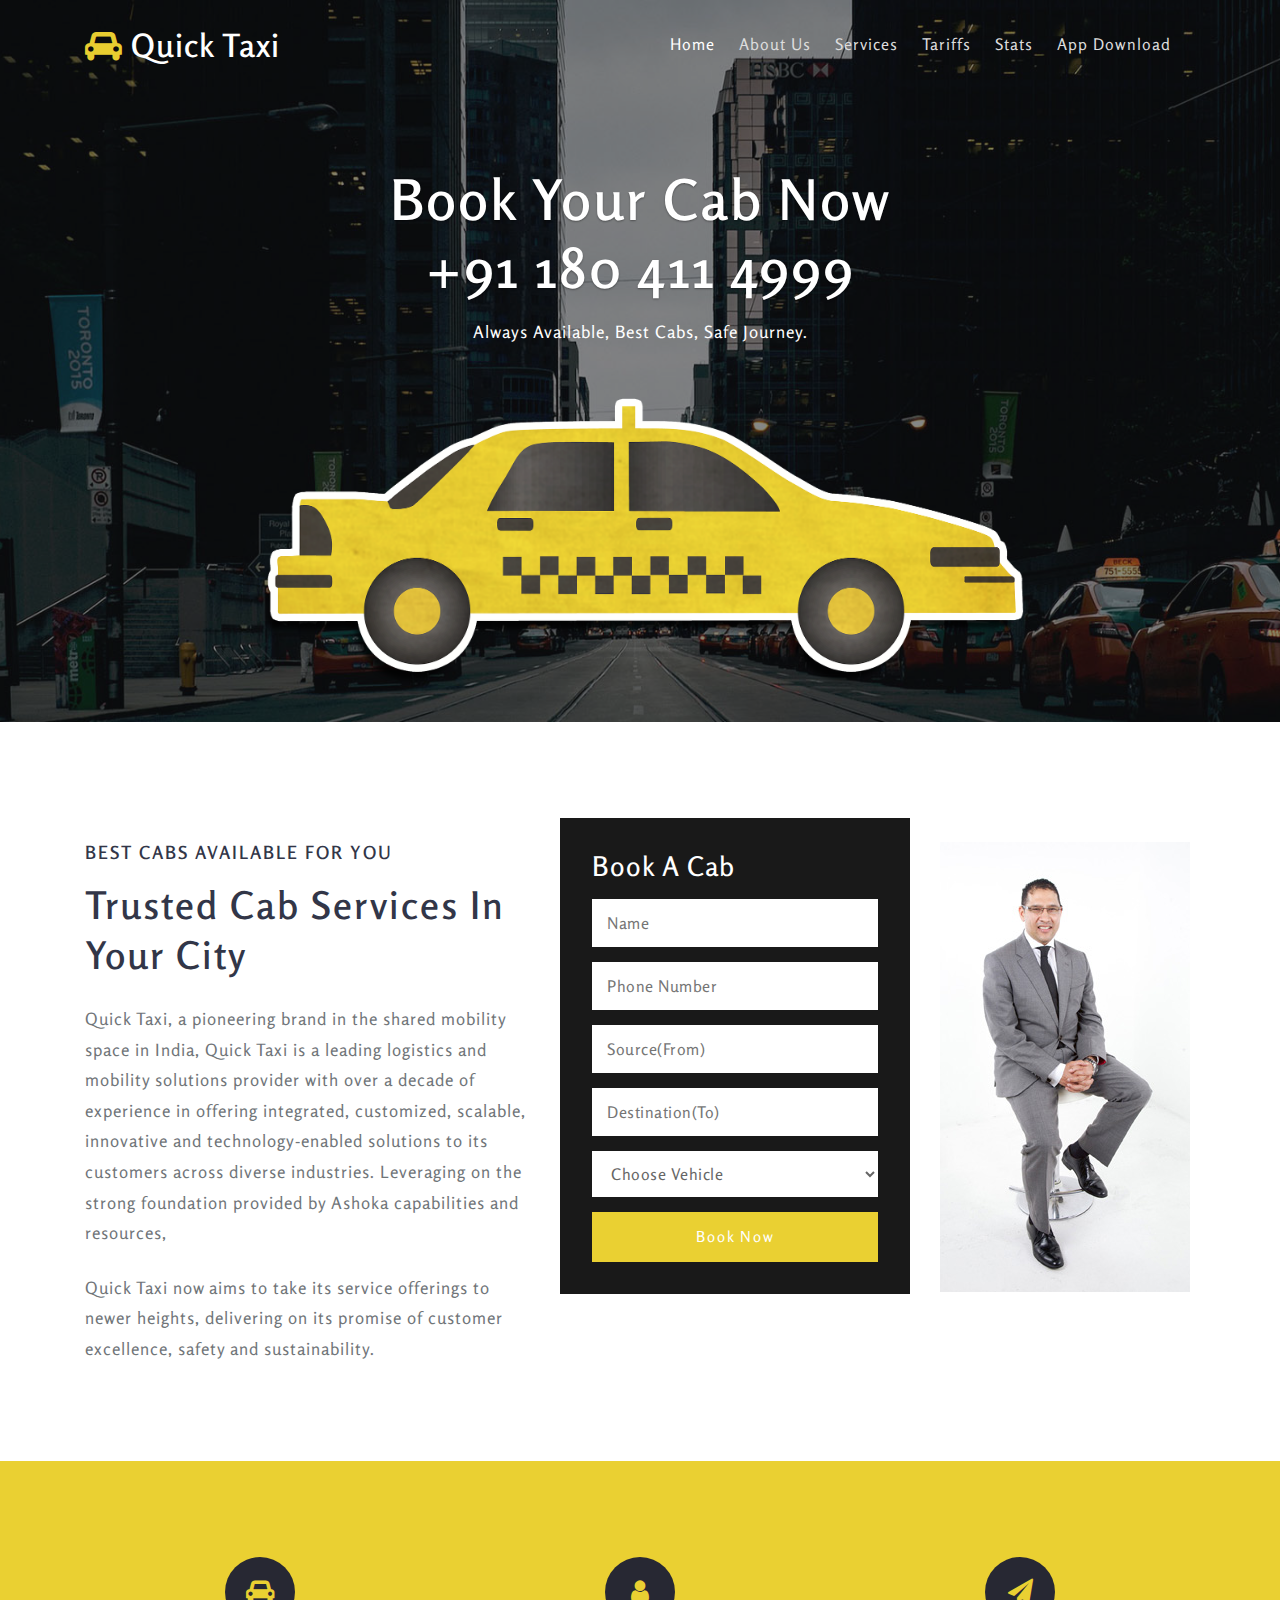
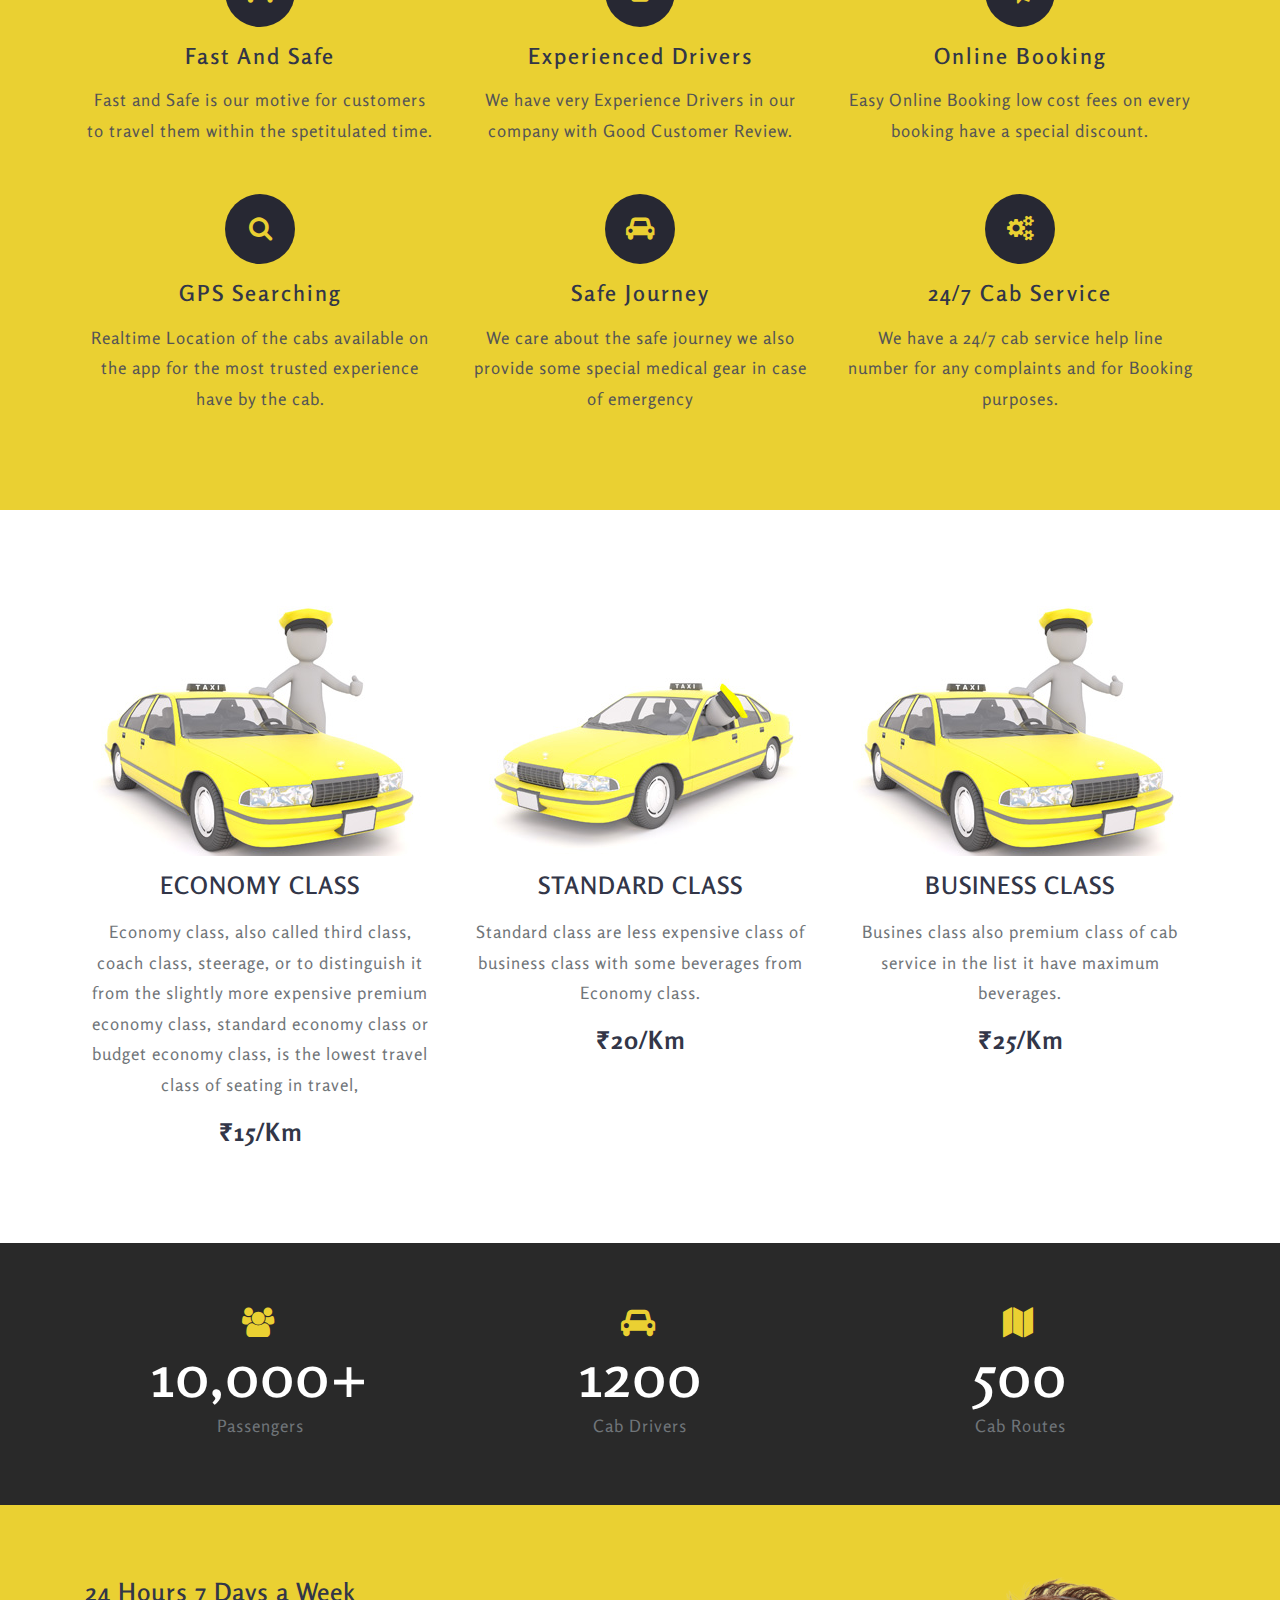
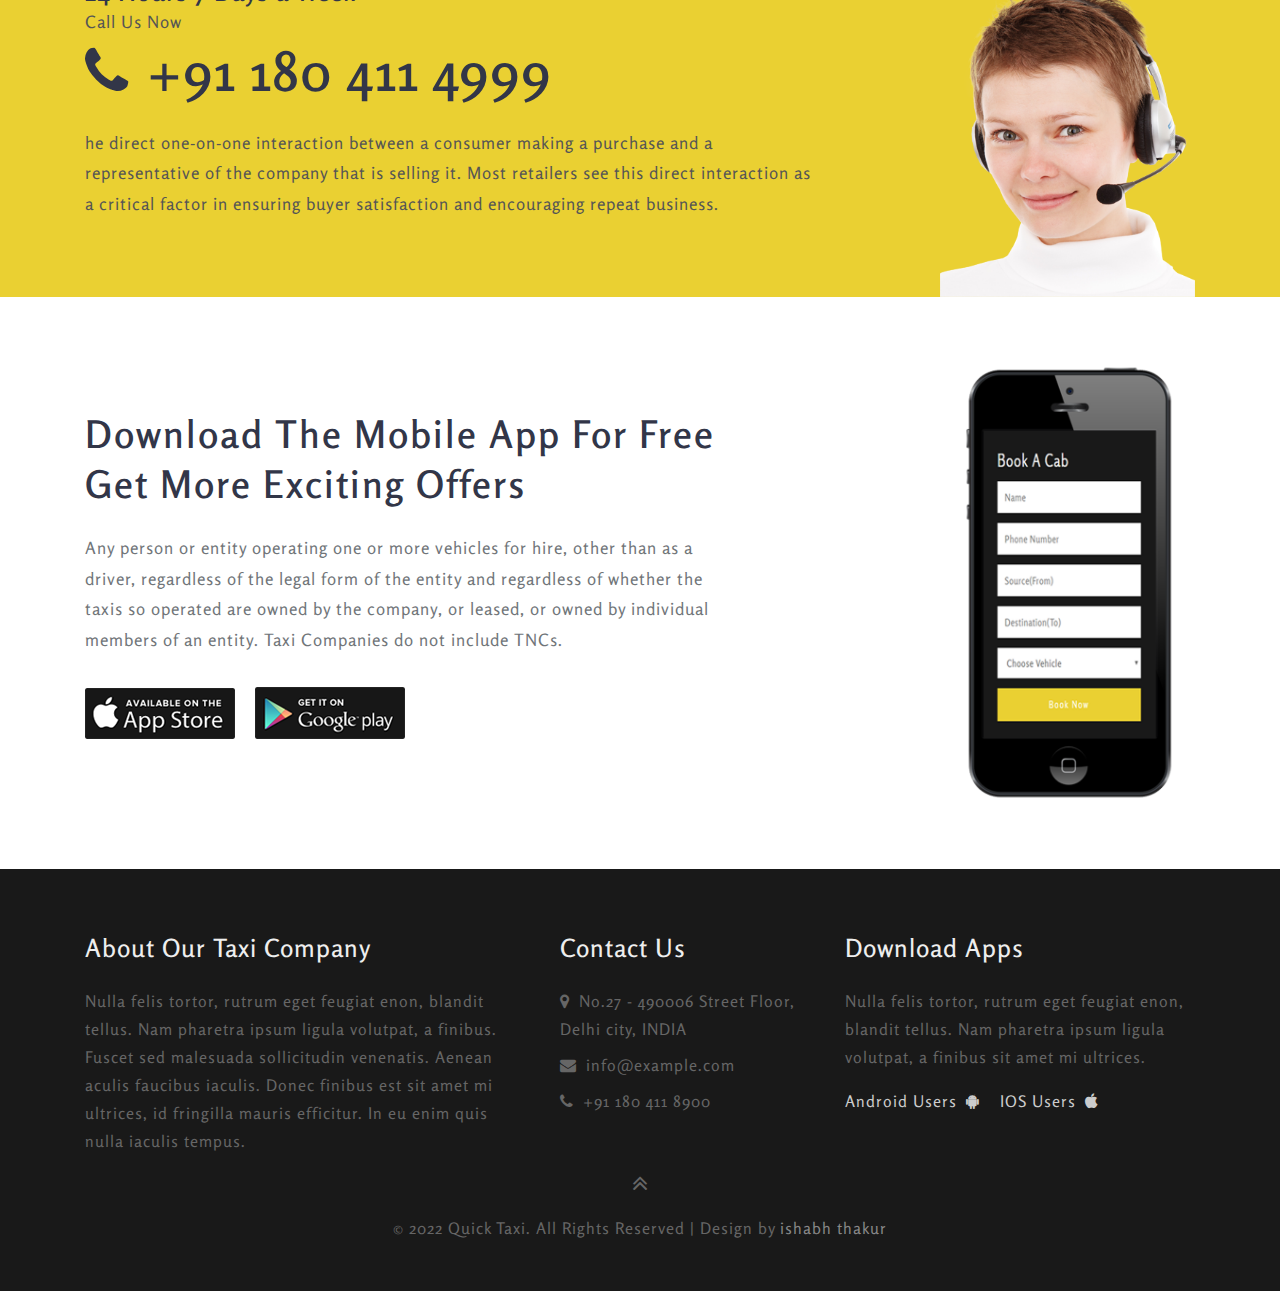
==== index.html @ 06bc7e9c "initial commit" ====
<!--
author: ishabh thakur
author URl: https://github.com/ishabhthakur
-->
<!DOCTYPE html>
<html lang="en">
<head>
<title>Quick Taxi</title>

<meta name="viewport" content="width=device-width, initial-scale=1">
<meta charset="utf-8">
<meta name="keywords" content="Taxi Drive Responsive web template, Bootstrap Web Templates," />

	<!-- Azure insights codes here-->
		<!-- using Azure services to genrate insight from a website -->

<!-- this is the snippet for the Azure insight -->
	<script type="text/javascript">
		!function (T, l, y) { var S = T.location, k = "script", D = "connectionString", C = "ingestionendpoint", I = "disableExceptionTracking", E = "ai.device.", b = "toLowerCase", w = "crossOrigin", N = "POST", e = "appInsightsSDK", t = y.name || "appInsights"; (y.name || T[e]) && (T[e] = t); var n = T[t] || function (d) { var g = !1, f = !1, m = { initialize: !0, queue: [], sv: "5", version: 2, config: d }; function v(e, t) { var n = {}, a = "Browser"; return n[E + "id"] = a[b](), n[E + "type"] = a, n["ai.operation.name"] = S && S.pathname || "_unknown_", n["ai.internal.sdkVersion"] = "javascript:snippet_" + (m.sv || m.version), { time: function () { var e = new Date; function t(e) { var t = "" + e; return 1 === t.length && (t = "0" + t), t } return e.getUTCFullYear() + "-" + t(1 + e.getUTCMonth()) + "-" + t(e.getUTCDate()) + "T" + t(e.getUTCHours()) + ":" + t(e.getUTCMinutes()) + ":" + t(e.getUTCSeconds()) + "." + ((e.getUTCMilliseconds() / 1e3).toFixed(3) + "").slice(2, 5) + "Z" }(), name: "Microsoft.ApplicationInsights." + e.replace(/-/g, "") + "." + t, sampleRate: 100, tags: n, data: { baseData: { ver: 2 } } } } var h = d.url || y.src; if (h) { function a(e) { var t, n, a, i, r, o, s, c, u, p, l; g = !0, m.queue = [], f || (f = !0, t = h, s = function () { var e = {}, t = d.connectionString; if (t) for (var n = t.split(";"), a = 0; a < n.length; a++) { var i = n[a].split("="); 2 === i.length && (e[i[0][b]()] = i[1]) } if (!e[C]) { var r = e.endpointsuffix, o = r ? e.location : null; e[C] = "https://" + (o ? o + "." : "") + "dc." + (r || "services.visualstudio.com") } return e }(), c = s[D] || d[D] || "", u = s[C], p = u ? u + "/v2/track" : d.endpointUrl, (l = []).push((n = "SDK LOAD Failure: Failed to load Application Insights SDK script (See stack for details)", a = t, i = p, (o = (r = v(c, "Exception")).data).baseType = "ExceptionData", o.baseData.exceptions = [{ typeName: "SDKLoadFailed", message: n.replace(/\./g, "-"), hasFullStack: !1, stack: n + "\nSnippet failed to load [" + a + "] -- Telemetry is disabled\nHelp Link: https://go.microsoft.com/fwlink/?linkid=2128109\nHost: " + (S && S.pathname || "_unknown_") + "\nEndpoint: " + i, parsedStack: [] }], r)), l.push(function (e, t, n, a) { var i = v(c, "Message"), r = i.data; r.baseType = "MessageData"; var o = r.baseData; return o.message = 'AI (Internal): 99 message:"' + ("SDK LOAD Failure: Failed to load Application Insights SDK script (See stack for details) (" + n + ")").replace(/\"/g, "") + '"', o.properties = { endpoint: a }, i }(0, 0, t, p)), function (e, t) { if (JSON) { var n = T.fetch; if (n && !y.useXhr) n(t, { method: N, body: JSON.stringify(e), mode: "cors" }); else if (XMLHttpRequest) { var a = new XMLHttpRequest; a.open(N, t), a.setRequestHeader("Content-type", "application/json"), a.send(JSON.stringify(e)) } } }(l, p)) } function i(e, t) { f || setTimeout(function () { !t && m.core || a() }, 500) } var e = function () { var n = l.createElement(k); n.src = h; var e = y[w]; return !e && "" !== e || "undefined" == n[w] || (n[w] = e), n.onload = i, n.onerror = a, n.onreadystatechange = function (e, t) { "loaded" !== n.readyState && "complete" !== n.readyState || i(0, t) }, n }(); y.ld < 0 ? l.getElementsByTagName("head")[0].appendChild(e) : setTimeout(function () { l.getElementsByTagName(k)[0].parentNode.appendChild(e) }, y.ld || 0) } try { m.cookie = l.cookie } catch (p) { } function t(e) { for (; e.length;)!function (t) { m[t] = function () { var e = arguments; g || m.queue.push(function () { m[t].apply(m, e) }) } }(e.pop()) } var n = "track", r = "TrackPage", o = "TrackEvent"; t([n + "Event", n + "PageView", n + "Exception", n + "Trace", n + "DependencyData", n + "Metric", n + "PageViewPerformance", "start" + r, "stop" + r, "start" + o, "stop" + o, "addTelemetryInitializer", "setAuthenticatedUserContext", "clearAuthenticatedUserContext", "flush"]), m.SeverityLevel = { Verbose: 0, Information: 1, Warning: 2, Error: 3, Critical: 4 }; var s = (d.extensionConfig || {}).ApplicationInsightsAnalytics || {}; if (!0 !== d[I] && !0 !== s[I]) { var c = "onerror"; t(["_" + c]); var u = T[c]; T[c] = function (e, t, n, a, i) { var r = u && u(e, t, n, a, i); return !0 !== r && m["_" + c]({ message: e, url: t, lineNumber: n, columnNumber: a, error: i }), r }, d.autoExceptionInstrumented = !0 } return m }(y.cfg); function a() { y.onInit && y.onInit(n) } (T[t] = n).queue && 0 === n.queue.length ? (n.queue.push(a), n.trackPageView({})) : a() }(window, document, {
			src: "https://js.monitor.azure.com/scripts/b/ai.2.min.js", // The SDK URL Source
			// name: "appInsights", // Global SDK Instance name defaults to "appInsights" when not supplied
			// ld: 0, // Defines the load delay (in ms) before attempting to load the sdk. -1 = block page load and add to head. (default) = 0ms load after timeout,
			// useXhr: 1, // Use XHR instead of fetch to report failures (if available),
			crossOrigin: "anonymous", // When supplied this will add the provided value as the cross origin attribute on the script tag
			// onInit: null, // Once the application insights instance has loaded and initialized this callback function will be called with 1 argument -- the sdk instance (DO NOT ADD anything to the sdk.queue -- As they won't get called)
			cfg: { // Application Insights Configuration
				connectionString: "InstrumentationKey=61762477-067b-48fd-a79c-0a75143dd888;IngestionEndpoint=https://centralus-2.in.applicationinsights.azure.com/;LiveEndpoint=https://centralus.livediagnostics.monitor.azure.com/"
				/* ...Other Configuration Options... */
			}
		});
		
	</script>
	<!-- this is the snippet for the Azure insight -->
	<!-- Ends here-->



    <script>
        addEventListener("load", function () {
            setTimeout(hideURLbar, 0);
        }, false);

        function hideURLbar() {
            window.scrollTo(0, 1);
        }
    </script>
	

	<link rel='icon' href='images/taxi.jpg' />

	<!-- css files -->
    <link href="css/bootstrap.css" rel='stylesheet' type='text/css' /><!-- bootstrap css -->
    <link href="css/style.css" rel='stylesheet' type='text/css' /><!-- custom css -->
    <link href="css/font-awesome.min.css" rel="stylesheet"><!-- fontawesome css -->
	<!-- //css files -->
	
	<!-- google fonts -->
	<link href="//fonts.googleapis.com/css?family=Rosario:400,400i,700,700i" rel="stylesheet">
	<!-- //google fonts -->
	
</head>
<body>
<!-- //header -->
<header>
	<div class="container">
		<!-- nav -->
		<nav class="py-sm-4 py-3 d-lg-flex">
			<div id="logo">
				<h1> <a href="index.html"><span class="fa fa-car"></span> Quick Taxi</a></h1>
			</div>
			<label for="drop" class="toggle"><span class="fa fa-bars"></span></label>
			<input type="checkbox" id="drop" />
			<ul class="menu mt-md-2 ml-auto">
				<li class="mr-lg-4 mr-2 active"><a href="index.html">Home</a></li>
				<li class="mr-lg-4 mr-2"><a href="#about">About Us</a></li>
				<li class="mr-lg-4 mr-2"><a href="#services">Services</a></li>
				<li class="mr-lg-4 mr-2"><a href="#tarrifs">Tariffs</a></li>
				<li class="mr-lg-4 mr-2"><a href="#stats">Stats</a></li>
				<li class="mr-lg-4 mr-2"><a href="#app">App Download</a></li>
			</ul>
		</nav>
		<!-- //nav -->
	</div>
</header>
<!-- //header -->
		
<!-- banner -->
<section class="banner w3pvt-banner" id="home">
	<div class="container">
		<div class="banner-text">
			<div class="slider-info">
				<div class="w3pvt-logo">
					<h2>Book Your Cab Now</h2>
					<h3>+91 180 411 4999</h3>
					<p class="mt-3"> Always Available, Best Cabs, Safe Journey.</p>
					<img src="images/cab.png" alt="" class="img-fluid mt-md-5"/>
				</div>
			</div>
		</div>
	</div>
</section>
<!-- //banner -->

<!-- about -->
<section class="about py-sm-5 py-4" id="about">
	<div class="container py-lg-5">
		<div class="row about-grids">
			<div class="col-lg-5">
				<h6 class="mt-4">Best cabs available for you</h6>
				<h4 class="mt-3">Trusted Cab Services In Your City</h4>
				<p class="mt-sm-4 mt-3">Quick Taxi, a pioneering brand in the shared mobility space in India, Quick Taxi is a leading logistics and mobility solutions provider with over a decade
				of experience in offering integrated, customized, scalable, innovative and technology-enabled solutions to its customers
				across diverse industries. Leveraging on the strong foundation provided by Ashoka capabilities and resources, </p>
				<p class="mt-sm-4 mt-3">Quick Taxi now
				aims to take its service offerings to newer heights, delivering on its promise of customer excellence, safety and
				sustainability. </p>
			</div>
			<div class="col-lg-4 col-md-6 mt-lg-0 mt-4">
				<div class="padding">
					<form action="#" method="post">
						<h5 class="mb-3">Book A Cab</h5>
						<div class="form-style-agile">
							<input placeholder="Name" name="name" type="text" required="">
							<input placeholder="Phone Number" name="number" type="text" required="">
							<input placeholder="Source(From)" type="text" required="">
							<input placeholder="Destination(To)" type="text" required="">
							<select>
							  <option value="0">Choose Vehicle</option>
							  <option value="1">Vehicle1</option>
							  <option value="2">Vehicle2</option>
							  <option value="3">Vehicle3</option>
							  <option value="3">Vehicle4</option>
							  <option value="3">Vehicle5</option>
							</select>
							<!--<input placeholder="Password" name="password" type="password" required=""> -->
							<button class="book-btn btn">Book Now</button>
						</div>
					</form>
				</div>
			</div>
			<div class="col-lg-3 col-md-6 mt-4">
				<img src="images/about.jpg" alt="" class="img-fluid"/>
			</div>
		</div>
	</div>
</section>
<!-- //about -->

<!-- //what we do -->
<section class="services py-5" id="services">
	<div class="container py-lg-5 py-3">
		<div class="row service-grid-grids text-center">
				<div class="col-lg-4 col-md-6 service-grid service-grid1">
					<div class="service-icon">
						<span class="fa fa-car"></span>
					</div>
					<h4 class="mt-3">Fast and Safe</h4>
					<p class="mt-3">Fast and Safe is our motive for customers to travel them within the spetitulated time. </p>
				</div>
				<div class="col-lg-4 col-md-6 service-grid service-grid2 mt-md-0 mt-5">
					<div class="service-icon">
						<span class="fa fa-user"></span>
					</div>
					<h4 class="mt-3">Experienced Drivers</h4>
					<p class="mt-3">We have very  Experience Drivers in  our company with Good Customer Review.</p>
				</div>
				
				<div class="col-lg-4 col-md-6 service-grid service-grid3 mt-lg-0 mt-5">
					<div class="service-icon">
						<span class="fa fa-paper-plane"></span>
					</div>
					<h4 class="mt-3">Online Booking</h4>
					<p class="mt-3">Easy Online Booking low cost fees on every booking have a special discount.</p>
				</div>
				<div class="col-lg-4 col-md-6 service-grid service-grid4 mt-5">
					<div class="service-icon">
						<span class="fa fa-search"></span>
					</div>
					<h4 class="mt-3">GPS Searching</h4>
					<p class="mt-3">Realtime Location of the cabs available on the app for the most trusted experience have by the cab.</p>
				</div>
				<div class="col-lg-4 col-md-6 service-grid service-grid4 mt-5">
					<div class="service-icon">
						<span class="fa fa-car"></span>
					</div>
					<h4 class="mt-3">Safe Journey</h4>
					<p class="mt-3">We  care about the safe journey we also provide some special medical gear in case of emergency </p>
				</div>
				<div class="col-lg-4 col-md-6 service-grid service-grid6 mt-5">
					<div class="service-icon">
						<span class="fa fa-cogs"></span>
					</div>
					<h4 class="mt-3">24/7 Cab Service</h4>
					<p class="mt-3">We have a 24/7 cab service help line number for any complaints and for Booking purposes. </p>
				</div>
				
		</div>
	</div>		
</section>
<!-- what we do -->

<!-- tarrifs -->
<section class="tarrifs py-5" id="tarrifs">
	<div class="container py-md-5">
		<div class="row tarrifs-grid">
			<div class="col-lg-4 col-md-6 text-center">
				<img src="images/taxi1.jpg" alt="" class="img-fluid"/>
				<div class="tarrif-info">
					<h4 class="my-3">Economy Class</h4>
					<p class="para_vl">Economy class, also called third class, coach class, steerage, or to distinguish it from the slightly more expensive
					premium economy class, standard economy class or budget economy class, is the lowest travel class of seating in 
					travel,</p>
					<h5 class="mt-sm-3 mt-2">₹15/Km</h5>
				</div>		
			</div>		
			<div class="col-lg-4 col-md-6 text-center">
				<img src="images/taxi2.jpg" alt="" class="img-fluid"/>
				<div class="tarrif-info">
					<h4 class="my-3">Standard Class</h4>
					<p class="para_vl">Standard class are less expensive class of business class with some beverages from Economy class.</p>
					<h5 class="mt-sm-3 mt-2">₹20/Km</h5>
				</div>		
			</div>		
			<div class="col-lg-4 col-md-6 text-center mt-lg-0 mt-5">
				<img src="images/taxi1.jpg" alt="" class="img-fluid"/>
				<div class="tarrif-info">
					<h4 class="my-3">Business Class</h4>
					<p class="para_vl">Busines class  also premium class of cab service in the list it have maximum beverages.</p>
					<h5 class="mt-sm-3 mt-2">₹25/Km</h5>
				</div>		
			</div>		
		</div>		
	</div>		
</section>
<!-- //tarrifs -->

<!-- stats -->
<section class="stats py-5" id="stats">
	<div class="container py-sm-3">	
		<div class="row">
			<div class="col-sm-4 col-6 text-center">
				<span class="fa mr-1 fa-users"></span>
				<h4>10,000+</h4>
				<p>Passengers</p>
			</div>	
			<div class="col-sm-4 col-6 text-center">
				<span class="fa mr-1 fa-car"></span>
				<h4>1200</h4>
				<p>Cab Drivers</p>
			</div>	
			<div class="col-sm-4 col-6 mt-sm-0 mt-4 text-center">
				<span class="fa mr-1 fa-map"></span>
				<h4>500</h4>
				<p>Cab Routes</p>
			</div>		
		</div>		
	</div>		
</section>
<!-- //stats -->

<!-- call us -->
<section class="customer-call">
	<div class="container">
		<div class="row">
			<div class="col-md-8 py-sm-5 py-4 mt-3">
				<h4 class="mt-2">24 Hours 7 Days a Week</h4>
				<p>Call Us Now</p>
				<h2><span class="fa mr-1 fa-phone"></span> +91 180 411 4999</h2>
				<p class="mt-4">he direct one-on-one interaction between a consumer making a purchase and a representative of the company that is
				selling it. Most retailers see this direct interaction as a critical factor in ensuring buyer satisfaction and
				encouraging repeat business.</p>
			</div>		
			<div class="col-lg-3 offset-lg-1 col-md-4 col-sm-6 col-8 pt-md-5 mt-lg-3">
				<img src="images/agent-18762.png" alt="">
			</div>		
		</div>		
	</div>		
</section>
<!-- //call us -->

<!--/app-->
<section class="mobile-app-sec py-5" id="app">
	<div class="container py-sm-3">
		<!--/mobile-app -->
		<div class="row inner-sec-wthree-agileits">
			<div class="col-lg-7 pt-lg-5 app-info text-left">
				<h3 class="tittle mob pb-sm-4">Download the Mobile App for free <br>Get More Exciting Offers</h3>
				<p class="para_vl">Any person or entity operating one or more vehicles for hire, other than as a driver, regardless of the legal form of the
				entity and regardless of whether the taxis so operated are owned by the company, or leased, or owned by individual
				members of an entity. Taxi Companies do not include TNCs.</p>
				<div class="app-devices">
					<a href="#" class="mr-3">
						<img src="images/app.png" alt="">
					</a>
					<a href="#">
						<img src="images/app1.png" alt="">
					</a>
					<div class="clearfix"> </div>
				</div>
			</div>
			<div class="col-lg-3 offset-lg-2 col-md-4 col-sm-6 col-8 app-img text-right">
				<img src="images/mobile.png" alt=" " class="img-fluid">
			</div>
			<!--//mobile-app -->
		</div>
	</div>
</section>
<!--//app-->

<!-- footer -->
<footer class="py-5">
	<div class="container">
		<div class="row footer_grids pt-lg-3">
			<div class="col-lg-5 footer_left">
				<h3 class="mb-sm-4 mb-3">About Our Taxi Company</h3>
				<p>Nulla felis tortor, rutrum eget feugiat enon, blandit tellus. Nam pharetra ipsum ligula volutpat, a finibus.
				Fuscet sed malesuada sollicitudin venenatis. Aenean aculis faucibus iaculis. Donec finibus est sit amet mi ultrices,
				id fringilla mauris efficitur. In eu enim quis nulla iaculis tempus.</p>
			</div>
			<div class="col-lg-3 col-md-6 mt-lg-0 mt-sm-5 mt-4 footer_right">
				<h3 class="mb-sm-4 mb-3">Contact Us</h3>
				<p> <span class="fa mr-1 fa-map-marker"></span> No.27 - 490006 Street Floor, Delhi city, INDIA </p>
				<p> <span class="fa mr-1 fa-envelope"></span> <a href="mailto:info@example.com">info@example.com</a> </p>
				<p> <span class="fa mr-1 fa-phone"></span> +91 180 411 8900 </p>
			</div>
			<div class="col-lg-4 col-md-6 mt-lg-0 mt-sm-5 mt-4 footer_middle">
				<h3 class="mb-sm-4 mb-3">Download Apps</h3>
				<p>Nulla felis tortor, rutrum eget feugiat enon, blandit tellus. Nam pharetra ipsum ligula volutpat, a finibus sit amet mi ultrices.</p>
				<ul class="mt-3">
					<li class="mr-3"><a href="#">Android Users <span class="fa ml-1 fa-android"></span></a></li>
					<li><a href="#">IOS Users <span class="fa ml-1 fa-apple"></span></a></li>
				</ul>
			</div>
		</div>
		<!-- move top -->
		<div class="move-to-top text-center mt-3">
			<a href="#home" class="move-top"><span class="fa fa-angle-double-up" aria-hidden="true"></span></a>
		</div>
		<!-- //move top -->
		<div class="copyright text-center mt-3">
			<p>© 2022 Quick Taxi. All Rights Reserved | Design by <a href="https://github.com/ishabhthakur"> ishabh thakur</a> </p>
		</div>
	</div>
</footer>
<!-- //footer -->

</body>
</html>
---- css/style.css ----
/*--
Author: W3layouts
Author URL: http://w3layouts.com
License: Creative Commons Attribution 3.0 Unported
License URL: http://creativecommons.org/licenses/by/3.0/
--*/
html,
body {
    margin: 0;
    font-size: 100%;
    background: #fff;
	font-family: 'Rosario', sans-serif;
}

html {
  scroll-behavior: smooth;
}
body a {
    text-decoration: none;
    transition: 0.5s all;
    -webkit-transition: 0.5s all;
    -moz-transition: 0.5s all;
    -o-transition: 0.5s all;
    -ms-transition: 0.5s all;
	font-family: 'Rosario', sans-serif;
}

body img {
    max-width: 100%;
}

a:hover {
    text-decoration: none;
}

input[type="button"],
input[type="submit"],
input[type="text"],
input[type="email"],
input[type="search"] {
    transition: 0.5s all;
    -webkit-transition: 0.5s all;
    -moz-transition: 0.5s all;
    -o-transition: 0.5s all;
    -ms-transition: 0.5s all;
}

h1,
h2,
h3,
h4,
h5,
h6 {
    margin: 0;
	color: #323648;
}
li {
    list-style-type: none;
}
p {
    margin: 0;
    font-size: 17px;
    line-height: 1.8em;
    letter-spacing: 1px;
    color: #707579;
}

ul {
    margin: 0;
    padding: 0;
}


/*-- header --*/

header {
    position: absolute;
    z-index: 9;
    width: 100%;
}

.toggle,
[id^=drop] {
	display: none;
}

/* Giving a background-color to the nav container. */
nav { 
	margin:0;
	padding: 0;
}


#logo a {
	float: left;
    font-size: .8em;
    display: initial;
    margin: 0;
    letter-spacing: 1px;
    color: #fff;
    font-weight: 600;
    padding: 3px 0;
    border: none;
}
#logo a span.fa {
    color: #e8cd30;
}


/* Since we'll have the "ul li" "float:left"
 * we need to add a clear after the container. */

nav:after {
	content:"";
	display:table;
	clear:both;
}

/* Removing padding, margin and "list-style" from the "ul",
 * and adding "position:reltive" */
nav ul {
	float: right;
	padding:0;
	margin:0;
	list-style: none;
	position: relative;
	}
	
/* Positioning the navigation items inline */
nav ul li {
	margin: 0px;
	display:inline-block;
	float: left;
	}

/* Styling the links */
nav a {
    color: #ddd;
    text-transform: capitalize;
    letter-spacing: 1px;
    padding-left: 0;
    padding-right: 0;
	padding: 10px 0;
    font-weight: 400;
}


nav ul li ul li:hover { background: #f8f9fa; }

/* Background color change on Hover */
nav a:hover { 
	color: #ddd;
}
.menu li.active  a{ 
	color: #fff;
}

/* Hide Dropdowns by Default
 * and giving it a position of absolute */
nav ul ul {
	display: none;
	position: absolute; 
	/* has to be the same number as the "line-height" of "nav a" */
	top: 30px; 
    background: #fff;
    padding: 10px;
}
	
/* Display Dropdowns on Hover */
nav ul li:hover > ul {
	display:inherit;
}
	
/* Fisrt Tier Dropdown */
nav ul ul li {
	width:170px;
	float:none;
	display:list-item;
	position: relative;
}
nav ul ul li a {
    color: #333;
    padding: 5px 10px;
    display: block;
}

/* Second, Third and more Tiers	
 * We move the 2nd and 3rd etc tier dropdowns to the left
 * by the amount of the width of the first tier.
*/
nav ul ul ul li {
	position: relative;
	top:-60px;
	/* has to be the same number as the "width" of "nav ul ul li" */ 
	left:170px; 
}

/* Change ' +' in order to change the Dropdown symbol */
li > a:only-child:after { content: ''; }


/* Media Queries
--------------------------------------------- */

@media all and (max-width : 991px) {

	#logo {
		display: block;
		padding: 0;
		width: 100%;
		text-align: center;
		float: none;
	}
	.menu li.active a {
		color: #e8cd30;
	}
	nav {
		margin: 0;
	}
	nav a {
		color: #333;
	}

	/* Hide the navigation menu by default */
	/* Also hide the  */
	.toggle + a,
	.menu {
		display: none;
	}

	/* Stylinf the toggle lable */
	.toggle {
		display: block;
		padding: 5px 15px;
		font-size: 20px;
		text-decoration: none;
		border: none;
		float: right;
		background-color: #fff;
		color: #e8cd30;
	}
	.menu .toggle {
		float: none;
		text-align: center;
		margin: auto;
		width: 30%;
		padding: 5px;
		font-weight: normal;
		font-size: 15px;
		letter-spacing: 1px;
	}

	.toggle:hover {
		color:#333;
		background-color: #fff;
	}

	/* Display Dropdown when clicked on Parent Lable */
	[id^=drop]:checked + ul {
		display: block;
		background: #fff;
		padding: 15px 0;
		width:100%;
		text-align: center;
	}

	/* Change menu item's width to 100% */
	nav ul li {
		display: block;
		width: 100%;
		padding: 7px 0;
		}
	nav a{
		padding: 5px 0;
	}
	nav a:hover {
		color: #e8cd30;
	}
	.login-icon {
		text-align: center;
	}
	nav ul ul .toggle,
	nav ul ul a {
		padding: 0 40px;
	}

	nav ul ul ul a {
		padding: 0 80px;
	}

	nav a:hover,
 	nav ul ul ul a {
		background-color: transparent;
	}
  
	nav ul li ul li .toggle,
	nav ul ul a,
	nav ul ul ul a{
		padding:14px 20px;	
		color:#FFF;
		font-size:17px; 
	}
  
  
	nav ul li ul li .toggle,
	nav ul ul a {
		background-color: #fff; 
	}
	nav ul ul li a {
		font-size: 15px;
	}
	ul.inner-ul{
		padding: 0!important;
	}
	/* Hide Dropdowns by Default */
	nav ul ul {
		float: none;
		position:static;
		color: #ffffff;
		/* has to be the same number as the "line-height" of "nav a" */
	}
		
	/* Hide menus on hover */
	nav ul ul li:hover > ul,
	nav ul li:hover > ul {
		display: none;
	}
		
	/* Fisrt Tier Dropdown */
	nav ul ul li {
		display: block;
		width: 100%;
		padding: 0;
	}

	nav ul ul ul li {
		position: static;
		/* has to be the same number as the "width" of "nav ul ul li" */ 

	}

}

@media all and (max-width : 330px) {

	nav ul li {
		display:block;
		width: 94%;
	}

}
.user span.fa {
    font-size: 25px;
    color: #fff;
}
/*-- //header --*/


/*-- banner --*/
.banner {
    background: url(../images/bg.jpg) no-repeat center;
    background-size: cover;
	position: relative;
}
.banner:before{
    content: '';
    position: absolute;
    width: 100%;
    height: 100%;
    top: 0;
    left: 0;
    opacity: 0.5;
	background: #111;
}
.slider-info {
    position: relative;
    text-align: center;
    width: 70%;
    margin: auto;
}
.w3pvt-logo h2,.w3pvt-logo h3 {
    color: #fff;
    display: inline-block;
    font-size: 3.5em;
    text-transform: capitalize;
    font-weight: 600;
    letter-spacing: 2px;
    text-shadow: 0 1px 2px rgba(0, 0, 0, 0.37);
}
.w3pvt-logo p {
    color: #fff;
}

.banner-text {
    padding: 13vw 0 2vw;
}
.banner ul.social li {
    display: inline-block;
    margin: 8px;
}
.banner  ul.social li  a{
    font-size: 16px;
    color: #eee;
    line-height: 26px;
    letter-spacing: 1px;
    list-style-type: none;
}
/*-- //banner --*/

/*-- popup --*/
.popup-effect {
    position: absolute;
    top: 0;
    bottom: 0;
    left: 0;
    right: 0;
    background: rgba(0, 0, 0, 0.7);
    transition: opacity 0ms;
    visibility: hidden;
    opacity: 0;
    z-index: 99;
}

.popup-effect:target {
    visibility: visible;
    opacity: 1;
}

.popup {
    background: #fff;
    border-radius: 4px;
    max-width: 500px;
    position: relative;
    margin: 8em auto;
    padding: 3em 2em;
    z-index: 999;
}
.popup p {
    color: #777;
    font-size: 15px;
}

.popup .close {
    position: absolute;
    top: 10px;
    right: 15px;
    transition: all 200ms;
    font-size: 30px;
    font-weight: bold;
    text-decoration: none;
    color: #000;
}

.popup .close:hover {
    color: #03A9F4;
}
/*-- //popup --*/

/*-- about --*/
.about-grids h4 {
    font-size: 38px;
    font-weight: 600;
    letter-spacing: 2px;
    text-transform: capitalize;
    line-height: 50px;
}
.form-style-agile input[type="text"], .form-style-agile input[type="email"], .form-style-agile input[type="password"], select {
    outline: none;
    font-size: 16px;
    border: none;
    color: #666;
    letter-spacing: 0.5px;
    padding: 12px 15px;
    width: 100%;
    box-sizing: border-box;
    margin-bottom: 15px;
	text-transform: capitalize;
    background: #fff;
}
.about-grids .padding {
    background: #e8cd30;
    background: #3369e7;
    background: #191919;
    padding: 2em;
}
.about-grids h5 {
    font-size: 27px;
    letter-spacing: 1px;
    color: #fff;
}
button.book-btn {
    color: #fff;
    background: #ead032;
    border: none;
    padding: 14px 0;
    outline: none;
    width: 100%;
    font-size: 15px;
	border-radius: 0;
    cursor: pointer;
    letter-spacing: 2px;
    -webkit-transition: 0.5s all;
    -o-transition: 0.5s all;
    -moz-transition: 0.5s all;
    -ms-transition: 0.5s all;
    transition: 0.5s all;
}
.about-grids  h6 {
    font-size: 18px;
    font-weight: 600;
    text-transform: uppercase;
    letter-spacing: 2px;
}
/*-- //about --*/

/*-- /app --*/
.app-devices {
	margin: 2em 0;
}
h3.tittle.mob {
    font-size: 38px;
    font-weight: 600;
    letter-spacing: 2px;
    text-transform: capitalize;
    line-height: 50px;
}
/*-- //app --*/

/*-- footer --*/
footer {
    background: #191919;
}
.footer_left p,.footer_middle p {
    font-size: 16px;
    line-height: 28px;
    color: #666;
    letter-spacing: 1px;
    margin-top: 1.5em;
}
.footer_grids h3 {
    font-size: 25px;
    color: #eee;
    letter-spacing: 1px;
}

.footer_right p,.footer_right p a {
    font-size: 16px;
    line-height: 28px;
    margin-bottom: .5em;
    color: #666;
}
.footer_middle ul li {
    display: inline-block;
}
.footer_middle ul li a {
    color: #ccc;
    font-size: 16px;
    line-height: 28px;
    letter-spacing: 1px;
}
.copyright p {
    color: #666;
    letter-spacing: 1px;
    font-size: 16px;
}
.copyright p  a{
	color: #888;
}
/*-- //footer --*/

/*-- services --*/
.services {
    background: #ead032;
}
.service-icon {
    display: inline-block;
    width: 70px;
    height: 70px;
    border-radius: 100%;
    background: #272833;
    line-height: 70px;
    position: relative;
}
.service-icon span.fa{
    font-size: 25px;
    color: #ead032;
    line-height: 70px;
}
.service-grid h4 {
    font-size: 22px;
    font-weight: 600;
    text-transform: capitalize;
    letter-spacing: 2px;
}
.service-grid p {
    color: #555;
}
/*-- //services --*/

/*-- tarrifs --*/
.tarrifs-grid h4 {
    font-size: 24px;
    text-transform: uppercase;
    letter-spacing: 1px;
    font-weight: 600;
}
.tarrifs-grid h5 {
    font-size: 25px;
	font-weight: 700;
    letter-spacing: 1px;
}
/*-- //tarrifs --*/

/*--  call us --*/
.customer-call {
    background: #ead032;
}
.customer-call h2 {
    font-size: 55px;
    font-weight: 600;
    letter-spacing: 1px;
}
.customer-call h4 {
    font-size: 25px;
    letter-spacing: 1px;
    font-weight: 600;
}

.customer-call p {
    color: #555;
}
/*--  //call us --*/


/*--  stats --*/
.stats {
    background: url(../images/bg1.jpg) no-repeat center;
    background-size: cover;
    background: #292929;
}
.stats h4 {
    font-size: 60px;
    color: #fff;
    font-weight: 600;
    letter-spacing: 1px;
}
.stats p{
}
.stats span.fa{
    font-size: 30px;
    color: #ead032;
}
/*--  //stats --*/


/*-- move top --*/
a.move-top span {
    color: #666;
    font-size: 25px;
}
/*-- //move top --*/


/*-- Responsive design --*/

@media(max-width:1080px) {
	h3.tittle.mob {
		font-size: 30px;
	}
	.customer-call h2 {
		font-size: 45px;
	}
	.about-grids h4 {
		font-size: 33px;
		line-height: 45px;
	}
	.about-grids h6 {
		font-size: 16px;
	}
}

@media(max-width:991px) {
	.slider-info {
		width: 80%;
	}
	.w3pvt-logo h2, .w3pvt-logo h3 {
		font-size: 3em;
	}
	.tarrifs-grid h4 {
		font-size: 20px;
	}
	.stats h4 {
		font-size: 45px;
	}
	.footer_grids h3 {
		font-size: 21px;
	}
}

@media(max-width:768px) {
	#logo a {
		float: left;
		font-size: .7em;
	}
	.w3pvt-logo h2, .w3pvt-logo h3 {
		font-size: 2.6em;
	}
}
@media(max-width:736px) {
	.about-grids h4 {
		font-size: 30px;
		line-height: 35px;
	}
	h3.tittle.mob {
		font-size: 28px;
	}
	.about-grids h5 {
		font-size: 22px;
	}
	.banner-text {
		padding: 19vw 0 2vw;
	}
}
@media(max-width:600px) {
	.customer-call h2 {
		font-size: 40px;
	}
	.customer-call h4 {
		font-size: 20px;
	}
	.banner-text {
		padding: 22vw 0 2vw;
	}
}
@media(max-width:568px) {
	.about-grids h4 {
		font-size: 27px;
		letter-spacing: 1px;
		line-height: 25px;
	}
	.about-grids h6 {
		font-size: 15px;
	}
}
@media(max-width:480px) {
	h3.tittle.mob {
		font-size: 26px;
		letter-spacing: 1px;
	}
	.customer-call h2 {
		font-size: 35px;
	}
	.stats h4 {
		font-size: 40px;
	}
	.w3pvt-logo h2, .w3pvt-logo h3 {
		font-size: 2.2em;
		letter-spacing: 1px;
	}
	.banner-text {
		padding: 25vw 0 2vw;
	}
}
@media(max-width:415px) {
	.w3pvt-logo h2, .w3pvt-logo h3 {
		font-size: 2em;
		letter-spacing: 1px;
	}
	.about-grids h4 {
		font-size: 24px;
	}
	.service-grid h4 {
		font-size: 20px;
	}
	h3.tittle.mob {
		font-size: 22px;
		letter-spacing: 1px;
		line-height: 40px;
	}
	.banner-text {
		padding: 30vw 0 2vw;
	}
	.copyright p {
		font-size: 15px;
	}
}
@media(max-width:384px) {
	h3.tittle.mob {
		font-size: 20px;
		letter-spacing: 1px;
		line-height: 38px;
	}
	.customer-call h2 {
		font-size: 30px;
	}
	.w3pvt-logo h2, .w3pvt-logo h3 {
		font-size: 1.8em;
		letter-spacing: 1px;
	}
	.about-grids h4 {
		font-size: 20px;
	}
	.about-grids h6 {
		font-size: 14px;
	}
	.stats h4 {
		font-size: 35px;
	}
	.stats span.fa {
		font-size: 25px;
	}
	.footer_grids h3 {
		font-size: 19px;
	}
	.footer_middle ul li a {
		font-size: 15px;
	}
	#logo a {
		font-size: .65em;
	}
	.toggle {
		padding: 3px 14px;
	}
	.tarrifs-grid h5 {
		font-size: 22px;
	}
}
@media(max-width:375px) {
	h3.tittle.mob {
		font-size: 19px;
		letter-spacing: 1px;
		line-height: 29px;
	}
	.customer-call h4 {
		font-size: 18px;
	}
}
@media(max-width:320px) {
	
}

/*-- //Responsive design --*/
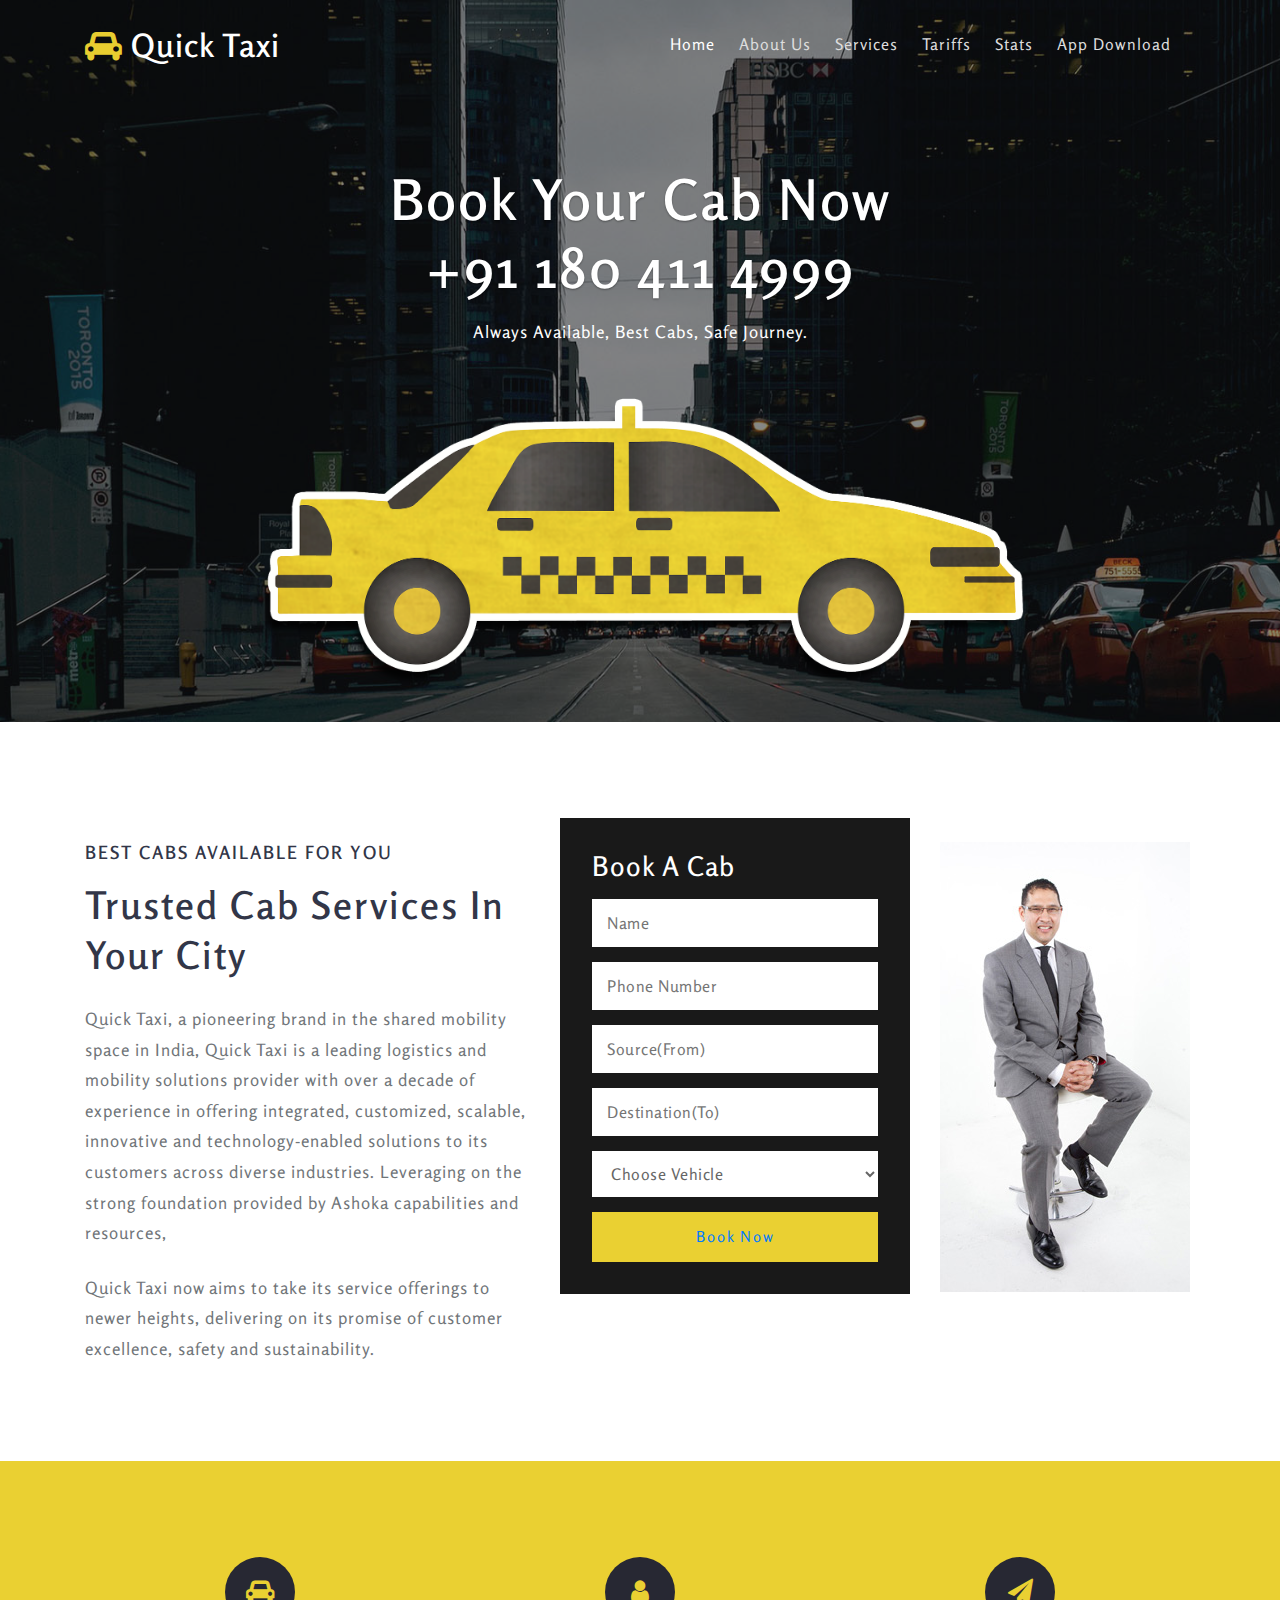
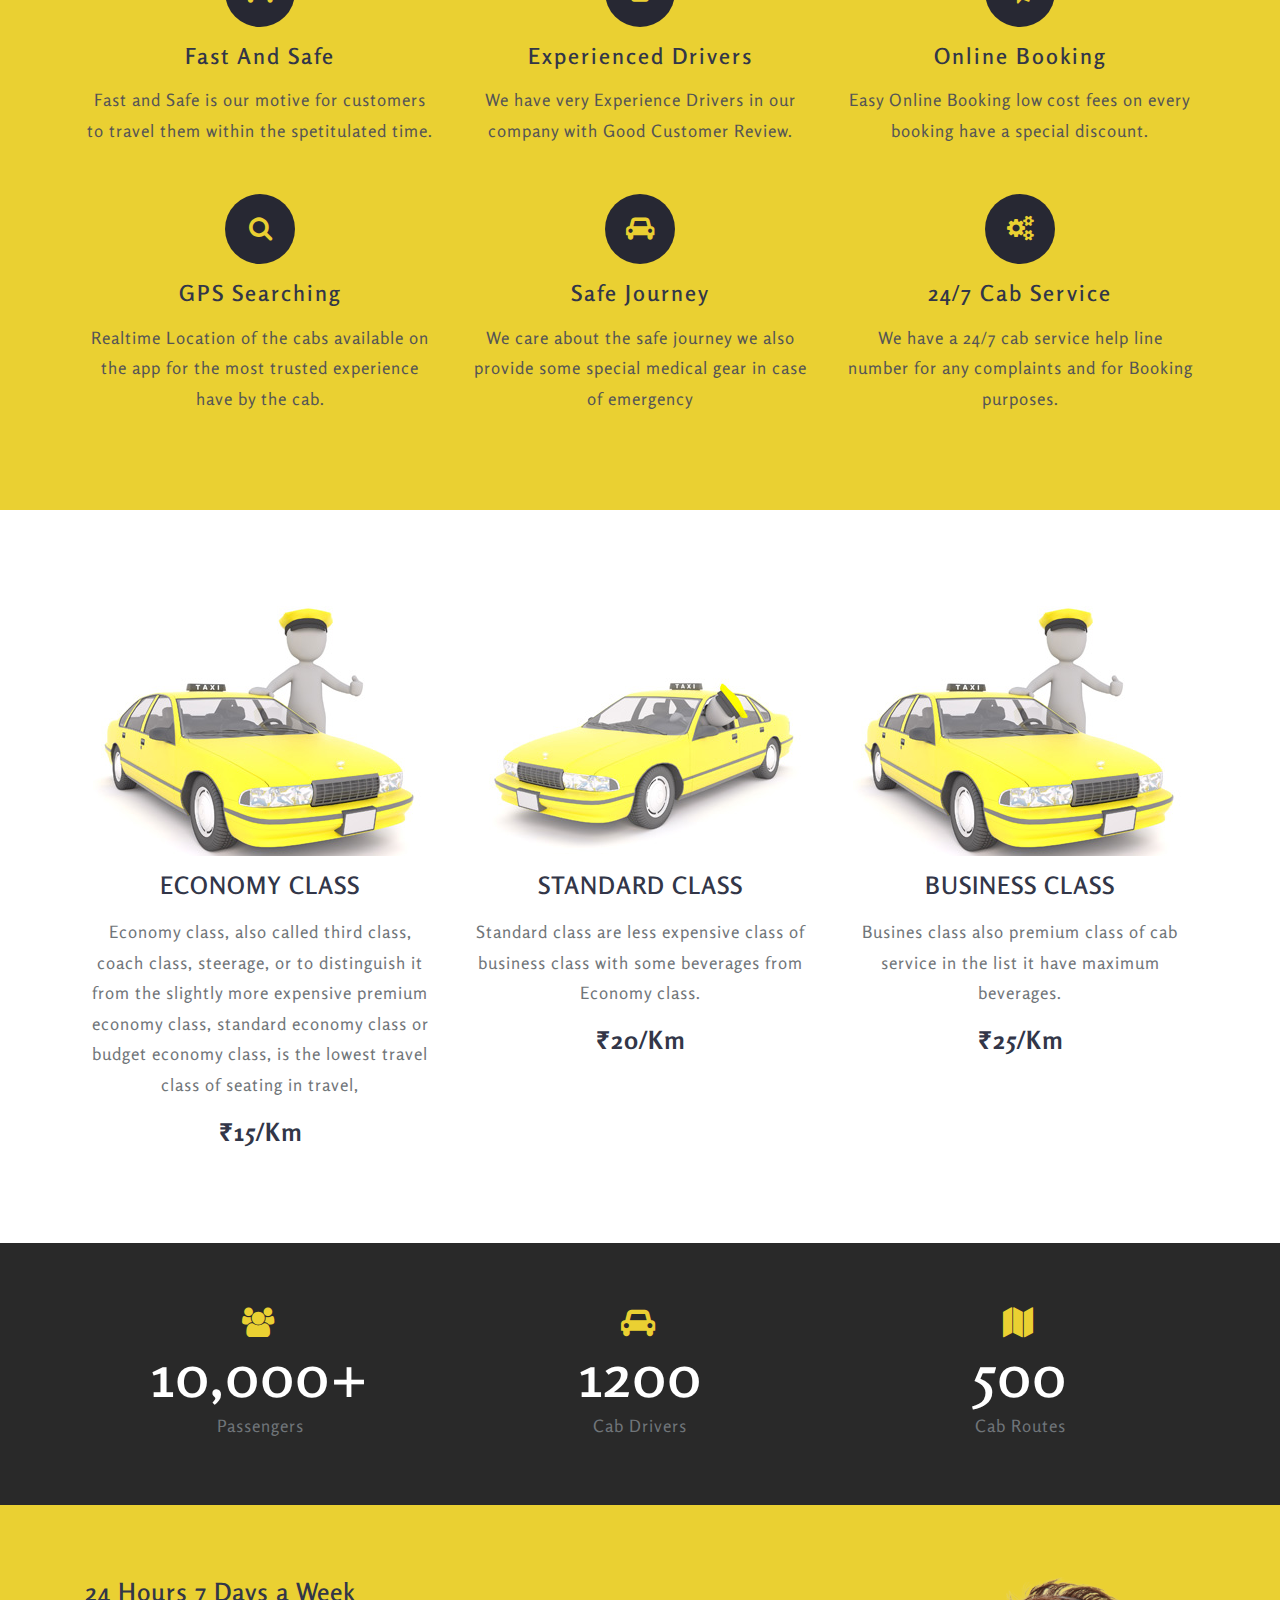
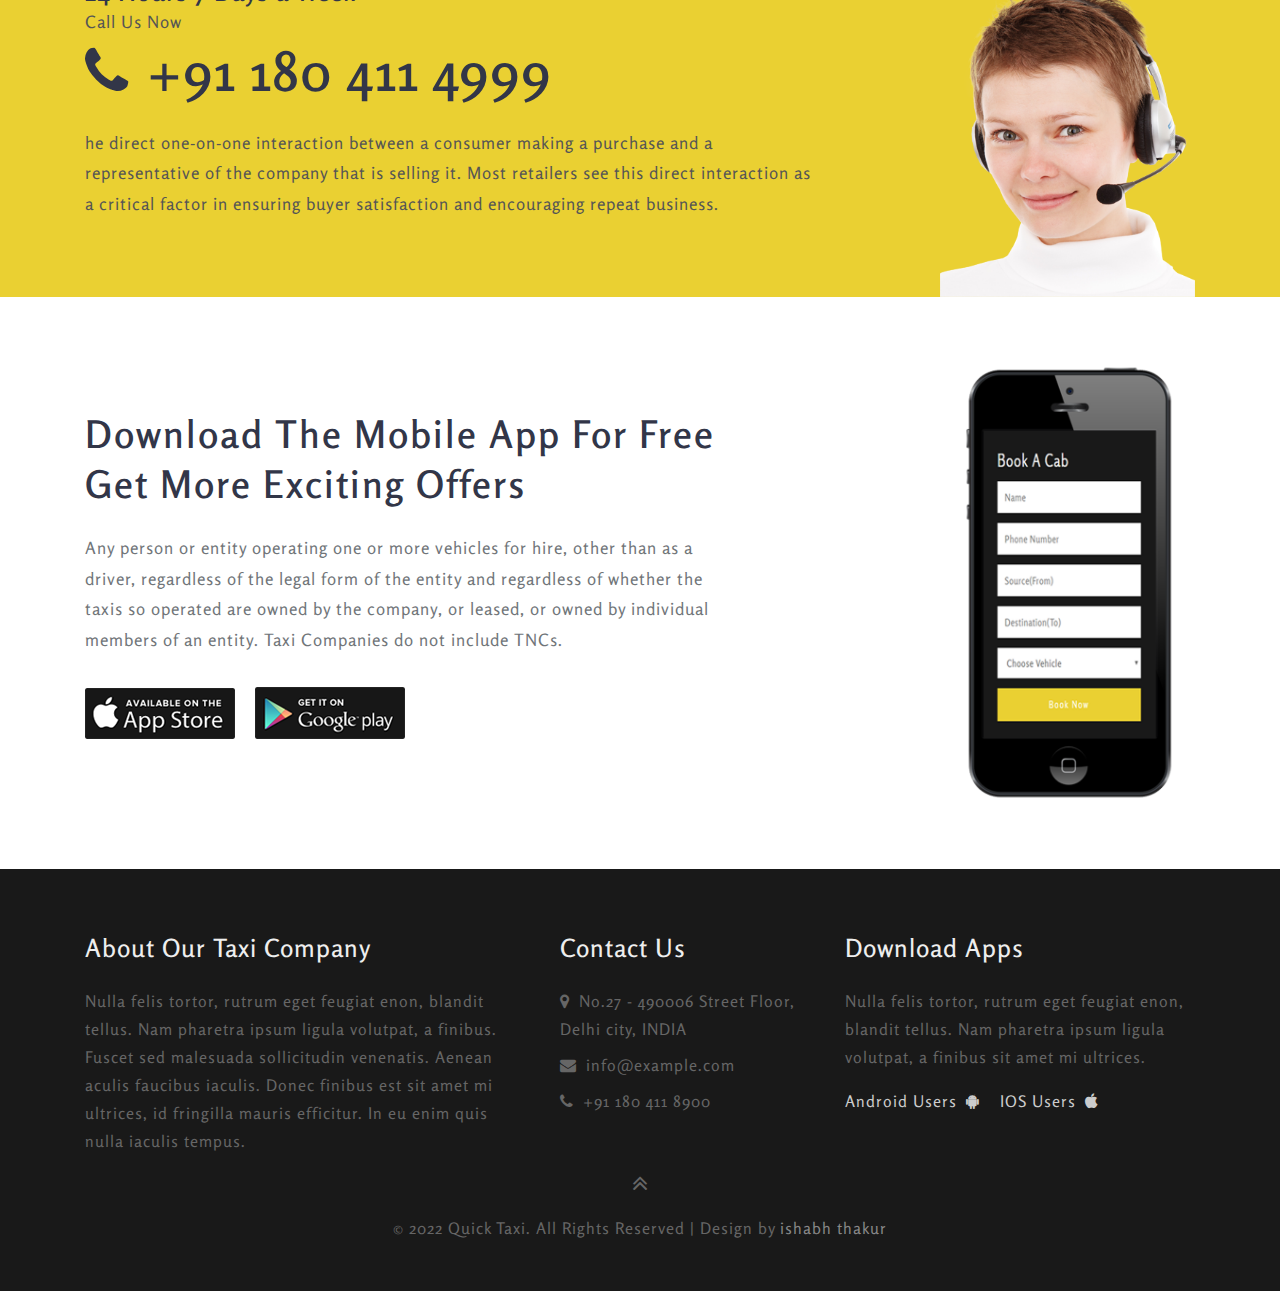
==== commit 6b87489f: "updated commit" ====
--- a/index.html
+++ b/index.html
@@ -133,7 +133,7 @@
 							  <option value="3">Vehicle5</option>
 							</select>
 							<!--<input placeholder="Password" name="password" type="password" required=""> -->
-							<button class="book-btn btn">Book Now</button>
+							<button class="book-btn btn"><a href="Booked.html">Book Now</a></button>
 						</div>
 					</form>
 				</div>
